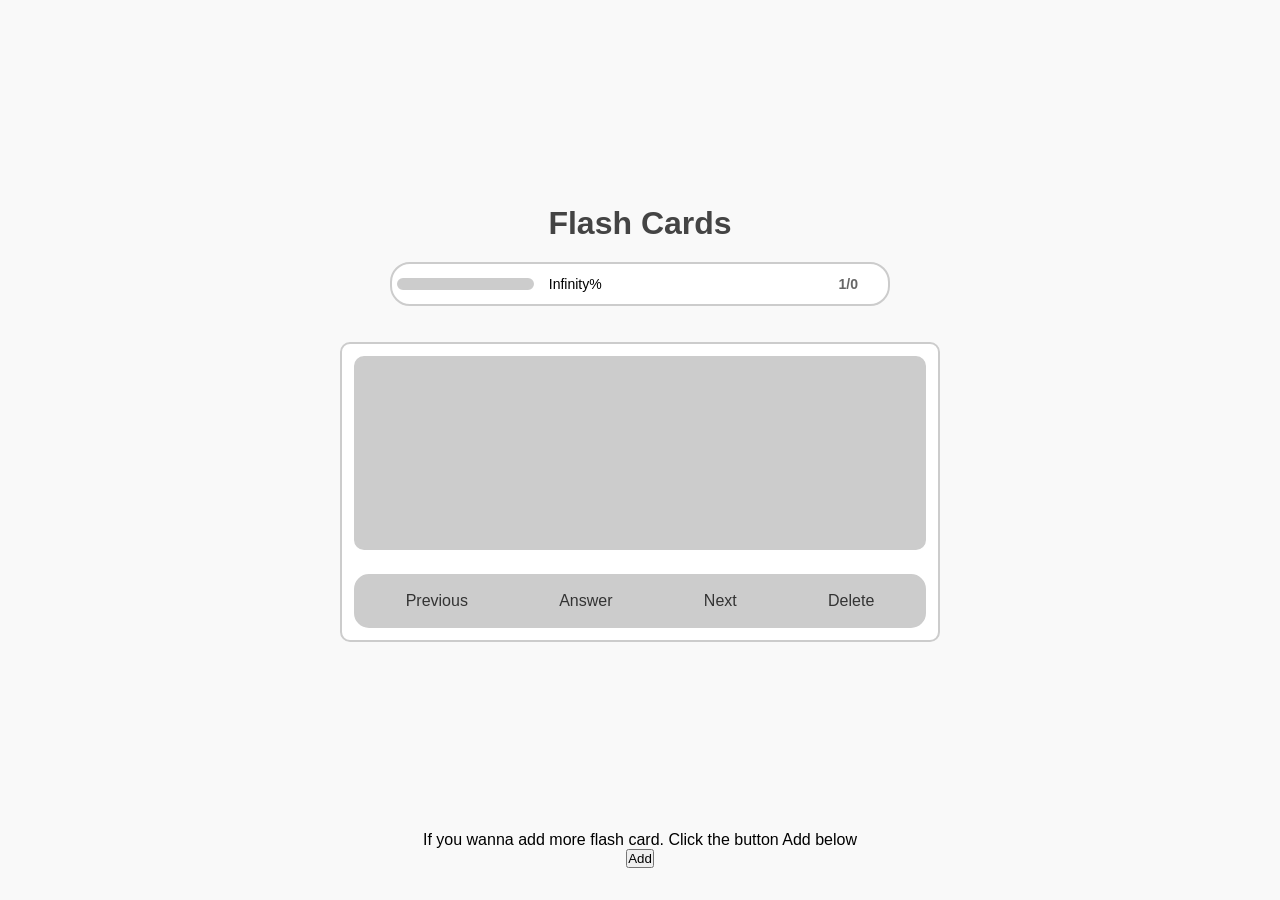
==== index.html @ cea2bd36 "Add files via upload" ====
<!DOCTYPE html>
<html lang="en">
<head>
  <meta charset="UTF-8">
  <meta name="viewport" content="width=device-width, initial-scale=1.0">
  <title>flash card app</title>
  <link rel="stylesheet" href="css/style.css">
</head>
<body>
  <div class="container">
    <h2>Flash Cards</h2>
    <div class="progress">
      <div class="loading"></div>
      <span class="percentage"></span>
      <span class="total"></span>
    </div>

    <div class="card">
      <div class="question-conatiner">
          <span class="question">
          </span>
      </div>
      <div class="carousel">
          <button class="button">
            Previous
          </button>

          <button class="button">
              Answer
          </button>

          <button class="button">
            Next
          </button>

          <button class="button" id="delete">
            Delete
          </button>
      </div>
    </div>
  </div>

  <div>
    If you wanna add more flash card. Click the button Add below
  </div>

  <a href="input.html">
     <button>Add</button>
  </a>
 
 

  <script src="script.js"></script>
</body>
</html>
---- css/style.css ----
/* Reset and base styles */
* {
  box-sizing: border-box;
  margin: 0;
  padding: 0;
}

body {
  font-family: Arial, sans-serif;
  background-color: #f9f9f9;
  min-height: 100vh;
  display: flex;
  flex-direction: column;
  align-items: center;
  justify-content: center;
  padding: clamp(1rem, 3vw, 2rem);
}

.container {
  width: 100%;
  max-width: 800px;
  display: flex;
  flex-direction: column;
  justify-content: center;
  align-items: center;
  margin: auto;
}

h2 {
  color: #444;
  margin-bottom: clamp(1rem, 3vw, 1.25rem);
  font-family: Arial, sans-serif;
  font-weight: bold;
  font-size: clamp(1.5rem, 4vw, 2rem);
  text-align: center;
}

.progress {
  border: 2px solid #ccc;
  border-radius: 20px;
  padding: clamp(0.5rem, 2vw, 0.75rem) clamp(1rem, 3vw, 1.25rem);
  margin-bottom: clamp(1rem, 3vw, 1.25rem);
  display: flex;
  align-items: center;
  width: min(90%, 500px);
  background-color: #fff;
}

.loading {
  border: 2px solid #ccc;
  border-radius: 25px;
  background-color: #ccc;
  height: 0.75rem;
  width: 30%;
  position: relative;
  left: -15px;
  transition: width 0.3s ease;
}

.total {
  margin-left: auto;
  font-weight: bold;
  font-size: clamp(0.75rem, 2vw, 0.875rem);
  color: #666;
  margin-right: 10px;
}

.card {
  border: 2px solid #ccc;
  width: min(90%, 600px);
  min-height: 300px;
  border-radius: 10px;
  background-color: #fff;
  margin: 1rem 0;
  display: flex;
  flex-direction: column;
}

.question-conatiner {
  border: 2px solid #ccc;
  margin: clamp(0.5rem, 2vw, 0.75rem);
  flex-grow: 1;
  background-color: #ccc;
  display: flex;
  align-items: center;
  justify-content: center;
  border-radius: 10px;
  padding: clamp(1rem, 3vw, 2rem);
}

.question-conatiner span {
  margin: 10px;
  font-size: clamp(1rem, 3vw, 1.5rem);
  font-weight: bold;
  color: #333;
  text-align: center;
  word-wrap: break-word;
}

.carousel {
  background-color: #ccc;
  border: 2px solid #ccc;
  border-radius: 15px;
  min-height: 3rem;
  margin: clamp(0.5rem, 2vw, 0.75rem);
  display: flex;
  align-items: center;
  justify-content: space-around;
  flex-wrap: wrap;
  gap: 0.5rem;
  padding: 0.5rem;
}

.carousel button {
  background-color: transparent;
  border: none;
  cursor: pointer;
  font-size: clamp(0.875rem, 2vw, 1rem);
  color: #333;
  padding: 0.5rem 1rem;
  border-radius: 5px;
  transition: background-color 0.3s ease;
}

.carousel button:hover {
  background-color: rgba(0, 0, 0, 0.1);
}

.carousel button:disabled {
  cursor: not-allowed;
  opacity: 0.5;
}

.percentage {
  margin-right: 10px;
  font-size: clamp(0.75rem, 2vw, 0.875rem);
}

/* Media Queries */
@media screen and (max-width: 480px) {
  .carousel {
    flex-direction: column;
    width: 100%;
  }
  
  .carousel button {
    width: 100%;
    padding: 0.75rem;
  }
  
  .question-conatiner {
    min-height: 200px;
  }
}
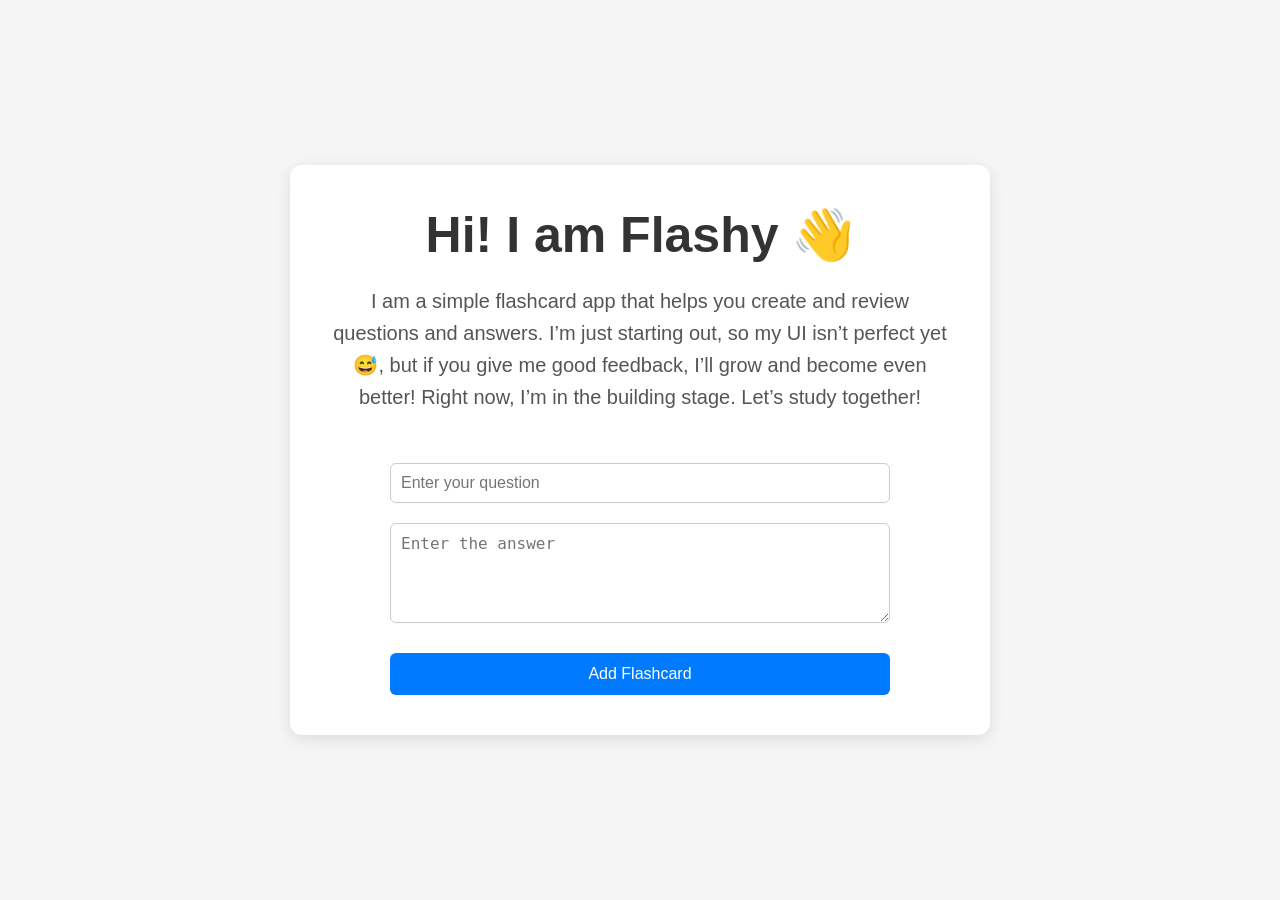
==== commit 36bcb1b1: "Update index.html" ====
--- a/index.html
+++ b/index.html
@@ -5,6 +5,31 @@
   <meta name="viewport" content="width=device-width, initial-scale=1.0">
   <title>flash card app</title>
   <link rel="stylesheet" href="css/style.css">
+  <script>
+    // Redirect root/index page to input.html so input form opens first (works for GitHub Pages)
+    // BUT only redirect when there are no saved flashcards. If the user has created cards,
+    // we avoid redirecting so they can see their deck after submitting the form.
+    (function() {
+      try {
+        const path = location.pathname || '/';
+        const saved = localStorage.getItem('flashcards');
+        const hasCards = saved ? JSON.parse(saved).length > 0 : false;
+        // Redirect only when at root/index and there are NO cards
+        if ((path.endsWith('/') || path.endsWith('/index.html')) && !hasCards) {
+          if (!location.pathname.endsWith('input.html')) {
+            location.replace('input.html');
+          }
+        }
+      } catch (e) {
+        // If any error reading localStorage, fall back to redirecting to input
+        if (location.pathname.endsWith('/') || location.pathname.endsWith('/index.html')) {
+          if (!location.pathname.endsWith('input.html')) {
+            location.replace('input.html');
+          }
+        }
+      }
+    })();
+  </script>
 </head>
 <body>
   <div class="container">
@@ -52,4 +77,4 @@
 
   <script src="script.js"></script>
 </body>
-</html>+</html>
